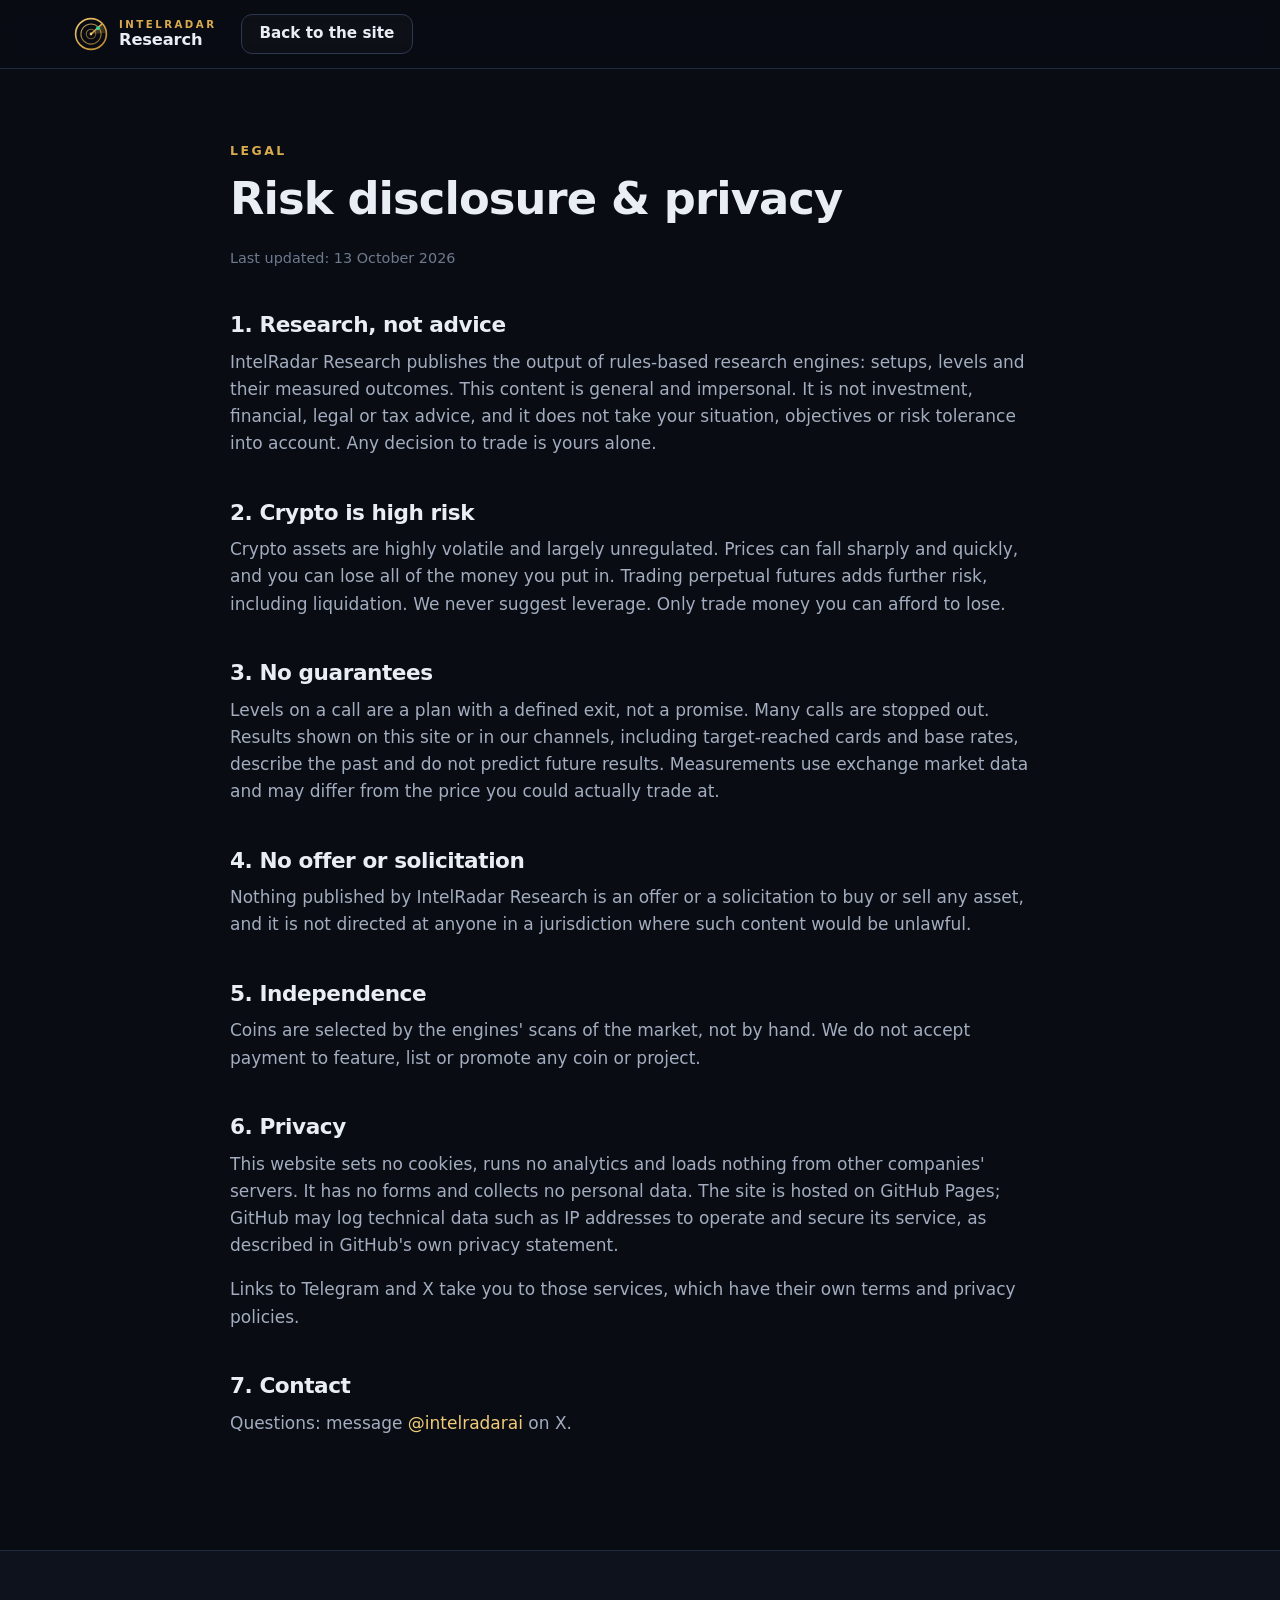
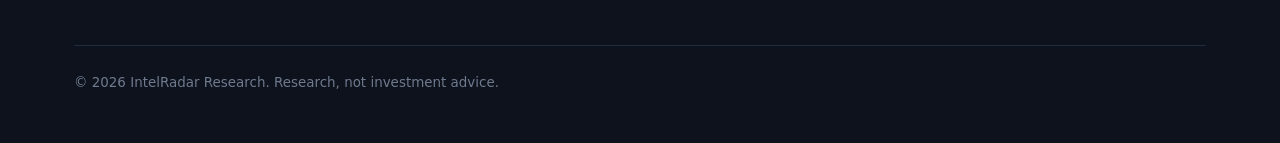
==== legal.html @ 94f06ca5 "IntelRadar Research website: research-first landing page, risk disclosure, real product cards Static" ====
<!doctype html>
<html lang="en">
<head>
  <meta charset="utf-8">
  <meta name="viewport" content="width=device-width, initial-scale=1">
  <meta http-equiv="Content-Security-Policy" content="default-src 'self'; img-src 'self' data:; style-src 'self'; script-src 'self'; font-src 'self'; connect-src 'none'; object-src 'none'; base-uri 'self'; form-action 'none'; upgrade-insecure-requests">
  <meta name="referrer" content="strict-origin-when-cross-origin">
  <title>Risk disclosure &amp; privacy · IntelRadar Research</title>
  <meta name="description" content="IntelRadar Research risk disclosure, terms of use and privacy notice.">
  <meta name="theme-color" content="#090c13">
  <link rel="icon" href="favicon.svg" type="image/svg+xml">
  <link rel="stylesheet" href="assets/css/site.css">
</head>
<body>
<a class="skip" href="#main">Skip to content</a>
<header class="site-header">
  <nav class="container nav" aria-label="Main">
    <a class="brand" href="index.html" aria-label="IntelRadar Research, home">
      <img src="assets/img/logo.svg" alt="" width="34" height="34">
      <span><small>IntelRadar</small>Research</span>
    </a>
    <div class="nav-cta">
      <a class="btn btn-ghost" href="index.html">Back to the site</a>
    </div>
  </nav>
</header>

<main id="main" class="container doc">
  <span class="kicker">Legal</span>
  <h1>Risk disclosure &amp; privacy</h1>
  <p class="updated">Last updated: 13 October 2026</p>

  <h2>1. Research, not advice</h2>
  <p>IntelRadar Research publishes the output of rules-based research engines: setups, levels and their measured outcomes. This content is general and impersonal. It is not investment, financial, legal or tax advice, and it does not take your situation, objectives or risk tolerance into account. Any decision to trade is yours alone.</p>

  <h2>2. Crypto is high risk</h2>
  <p>Crypto assets are highly volatile and largely unregulated. Prices can fall sharply and quickly, and you can lose all of the money you put in. Trading perpetual futures adds further risk, including liquidation. We never suggest leverage. Only trade money you can afford to lose.</p>

  <h2>3. No guarantees</h2>
  <p>Levels on a call are a plan with a defined exit, not a promise. Many calls are stopped out. Results shown on this site or in our channels, including target-reached cards and base rates, describe the past and do not predict future results. Measurements use exchange market data and may differ from the price you could actually trade at.</p>

  <h2>4. No offer or solicitation</h2>
  <p>Nothing published by IntelRadar Research is an offer or a solicitation to buy or sell any asset, and it is not directed at anyone in a jurisdiction where such content would be unlawful.</p>

  <h2>5. Independence</h2>
  <p>Coins are selected by the engines' scans of the market, not by hand. We do not accept payment to feature, list or promote any coin or project.</p>

  <h2>6. Privacy</h2>
  <p>This website sets no cookies, runs no analytics and loads nothing from other companies' servers. It has no forms and collects no personal data. The site is hosted on GitHub Pages; GitHub may log technical data such as IP addresses to operate and secure its service, as described in GitHub's own privacy statement.</p>
  <p>Links to Telegram and X take you to those services, which have their own terms and privacy policies.</p>

  <h2>7. Contact</h2>
  <p>Questions: message <a href="https://x.com/intelradarai" target="_blank" rel="noopener noreferrer">@intelradarai</a> on X.</p>
</main>

<footer class="site-footer">
  <div class="container">
    <div class="disclaimer">
      <p>© <span id="year">2026</span> IntelRadar Research. Research, not investment advice.</p>
    </div>
  </div>
</footer>
<script src="assets/js/site.js" defer></script>
</body>
</html>
---- assets/css/site.css ----
/* IntelRadar Research — site styles. No external fonts, no frameworks, no trackers. */

:root {
  --bg: #090c13;
  --bg-2: #0d121c;
  --surface: #121927;
  --surface-2: #172033;
  --line: #222c40;
  --line-2: #2c3852;
  --text: #e9edf4;
  --muted: #a3adbf;
  --faint: #6f7a8e;
  --gold: #d9ab4f;
  --gold-2: #f2cb78;
  --gold-ink: #1a1306;
  --green: #2fd39a;
  --red: #ff5f7e;
  --blue: #6ea8ff;
  --radius: 16px;
  --radius-sm: 10px;
  --maxw: 1180px;
  --shadow: 0 30px 80px -30px rgba(0, 0, 0, .75);
  --font: ui-sans-serif, system-ui, -apple-system, "Segoe UI", Roboto, "Helvetica Neue", Arial, sans-serif;
  --mono: ui-monospace, "SFMono-Regular", "Cascadia Mono", Consolas, "Liberation Mono", monospace;
  color-scheme: dark;
}

*, *::before, *::after { box-sizing: border-box; }
html { scroll-behavior: smooth; -webkit-text-size-adjust: 100%; }
@media (prefers-reduced-motion: reduce) { html { scroll-behavior: auto; } *, *::before, *::after { transition: none !important; animation: none !important; } }

body {
  margin: 0;
  font-family: var(--font);
  font-size: 17px;
  line-height: 1.6;
  color: var(--text);
  background: var(--bg);
  overflow-x: hidden;
}
img { max-width: 100%; height: auto; display: block; }
a { color: var(--gold-2); text-decoration: none; }
a:hover { text-decoration: underline; text-underline-offset: 3px; }
:focus-visible { outline: 2px solid var(--gold-2); outline-offset: 3px; border-radius: 6px; }
h1, h2, h3 { line-height: 1.15; letter-spacing: -.02em; margin: 0 0 .5em; }
h1 { font-size: clamp(2.3rem, 5.4vw, 4.1rem); font-weight: 800; }
h2 { font-size: clamp(1.8rem, 3.4vw, 2.6rem); font-weight: 750; }
h3 { font-size: 1.18rem; font-weight: 700; letter-spacing: -.01em; }
p { margin: 0 0 1em; }
.mono { font-family: var(--mono); font-size: .92em; }
.sprite { position: absolute; width: 0; height: 0; overflow: hidden; }
.skip { position: absolute; left: -999px; top: 8px; background: var(--gold); color: var(--gold-ink); padding: 8px 14px; border-radius: 8px; z-index: 100; }
.skip:focus { left: 16px; }

.container { width: 100%; max-width: var(--maxw); margin: 0 auto; padding: 0 24px; }
@media (max-width: 640px) { .container { padding: 0 16px; } body { font-size: 16px; } }

/* ── header ─────────────────────────────────────────────────────────────── */
.site-header {
  position: sticky; top: 0; z-index: 50;
  background: rgba(9, 12, 19, .82);
  backdrop-filter: saturate(140%) blur(14px);
  -webkit-backdrop-filter: saturate(140%) blur(14px);
  border-bottom: 1px solid var(--line);
}
.nav { display: flex; align-items: center; gap: 24px; height: 68px; }
.brand { display: flex; align-items: center; gap: 11px; color: var(--text); font-weight: 750; letter-spacing: -.01em; }
.brand:hover { text-decoration: none; }
.brand img { width: 34px; height: 34px; }
.brand small { display: block; font-size: .64rem; font-weight: 650; letter-spacing: .24em; color: var(--gold); text-transform: uppercase; line-height: 1.2; }
.brand span { line-height: 1.15; font-size: 1.02rem; }
.nav-links { display: flex; gap: 22px; margin-left: auto; list-style: none; padding: 0; margin-top: 0; margin-bottom: 0; }
.nav-links a { color: var(--muted); font-size: .93rem; font-weight: 550; }
.nav-links a:hover { color: var(--text); text-decoration: none; }
.nav-cta { display: flex; gap: 10px; }
.menu-btn { display: none; margin-left: auto; background: none; border: 1px solid var(--line-2); color: var(--text); border-radius: 10px; width: 44px; height: 40px; cursor: pointer; }
.menu-btn svg { width: 20px; height: 20px; }
@media (max-width: 980px) {
  .nav-links, .nav-cta { display: none; }
  .menu-btn { display: inline-grid; place-items: center; }
  .nav.open { flex-wrap: wrap; height: auto; padding: 14px 0 18px; }
  .nav.open .nav-links { display: flex; flex-direction: column; gap: 4px; width: 100%; order: 3; margin: 10px 0 0; }
  .nav.open .nav-links a { display: block; padding: 10px 4px; font-size: 1rem; border-bottom: 1px solid var(--line); }
  .nav.open .nav-cta { display: flex; width: 100%; order: 4; margin-top: 12px; }
  .nav.open .nav-cta .btn { flex: 1; justify-content: center; }
}

/* ── buttons ────────────────────────────────────────────────────────────── */
.btn {
  display: inline-flex; align-items: center; gap: 9px;
  padding: 11px 18px; border-radius: 11px;
  font-weight: 650; font-size: .95rem; line-height: 1;
  border: 1px solid transparent; cursor: pointer; white-space: nowrap;
  transition: transform .15s ease, background-color .15s ease, border-color .15s ease;
}
.btn:hover { text-decoration: none; transform: translateY(-1px); }
.btn svg { width: 17px; height: 17px; flex: none; }
.btn-primary { background: linear-gradient(180deg, var(--gold-2), var(--gold)); color: var(--gold-ink); }
.btn-primary:hover { background: linear-gradient(180deg, #f6d78f, #e2b65c); }
.btn-ghost { border-color: var(--line-2); color: var(--text); background: rgba(255, 255, 255, .02); }
.btn-ghost:hover { border-color: var(--gold); }
.btn-lg { padding: 15px 22px; font-size: 1.02rem; border-radius: 13px; }

/* ── hero ───────────────────────────────────────────────────────────────── */
.hero { position: relative; padding: 76px 0 56px; overflow: hidden; }
.hero::before {
  content: ""; position: absolute; inset: -30% -10% auto auto; width: 820px; height: 820px;
  background: radial-gradient(closest-side, rgba(217, 171, 79, .16), transparent 70%);
  pointer-events: none;
}
.hero::after {
  content: ""; position: absolute; inset: 0;
  background-image: linear-gradient(var(--line) 1px, transparent 1px), linear-gradient(90deg, var(--line) 1px, transparent 1px);
  background-size: 56px 56px; opacity: .22;
  mask-image: radial-gradient(ellipse at 30% 20%, #000 10%, transparent 65%);
  -webkit-mask-image: radial-gradient(ellipse at 30% 20%, #000 10%, transparent 65%);
  pointer-events: none;
}
.hero-grid { position: relative; z-index: 1; display: grid; grid-template-columns: 1.02fr 1fr; gap: 56px; align-items: center; }
@media (max-width: 980px) { .hero-grid { grid-template-columns: 1fr; gap: 40px; } .hero { padding: 48px 0 40px; } }
.eyebrow { display: inline-flex; align-items: center; gap: 10px; color: var(--gold-2); font-size: .78rem; font-weight: 700; letter-spacing: .2em; text-transform: uppercase; margin-bottom: 18px; }
.eyebrow::before { content: ""; width: 26px; height: 1px; background: var(--gold); }
.hero h1 .accent { background: linear-gradient(90deg, var(--gold-2), var(--gold)); -webkit-background-clip: text; background-clip: text; color: transparent; }
.lead { font-size: 1.16rem; color: var(--muted); max-width: 34em; }
.hero-actions { display: flex; flex-wrap: wrap; gap: 12px; margin: 28px 0 30px; }
.nots { display: flex; flex-wrap: wrap; gap: 8px 10px; list-style: none; padding: 0; margin: 0; }
.nots li { display: inline-flex; align-items: center; gap: 7px; font-size: .86rem; color: var(--muted); border: 1px solid var(--line); background: rgba(255, 255, 255, .02); border-radius: 999px; padding: 6px 12px 6px 9px; }
.nots svg { width: 15px; height: 15px; color: var(--red); flex: none; }

.frame { position: relative; border-radius: var(--radius); padding: 10px; background: linear-gradient(180deg, var(--surface-2), var(--surface)); border: 1px solid var(--line-2); box-shadow: var(--shadow); }
.frame img { border-radius: 10px; }
.frame-bar { display: flex; align-items: center; gap: 6px; padding: 2px 4px 10px; }
.frame-bar i { width: 9px; height: 9px; border-radius: 50%; background: var(--line-2); }
.frame-bar span { margin-left: 8px; font-size: .74rem; color: var(--faint); letter-spacing: .04em; }
.frame-tag { margin: 12px 4px 2px; font-size: .86rem; color: var(--muted); }
.frame-tag b { color: var(--green); font-weight: 650; }

/* ── stats strip ────────────────────────────────────────────────────────── */
.facts { border-top: 1px solid var(--line); border-bottom: 1px solid var(--line); background: var(--bg-2); }
.facts-grid { display: grid; grid-template-columns: repeat(4, 1fr); }
.fact { padding: 26px 22px; border-left: 1px solid var(--line); }
.fact:first-child { border-left: 0; }
.fact strong { display: block; font-size: 1.7rem; font-weight: 800; letter-spacing: -.02em; color: var(--text); }
.fact span { color: var(--muted); font-size: .9rem; }
@media (max-width: 820px) { .facts-grid { grid-template-columns: 1fr 1fr; } .fact:nth-child(3) { border-left: 0; } .fact { border-top: 1px solid var(--line); } .fact:nth-child(-n+2) { border-top: 0; } }

/* ── sections ───────────────────────────────────────────────────────────── */
.section { padding: 96px 0; }
.section.alt { background: var(--bg-2); border-top: 1px solid var(--line); border-bottom: 1px solid var(--line); }
@media (max-width: 640px) { .section { padding: 64px 0; } }
.section-head { max-width: 760px; margin-bottom: 44px; }
.section-head p { color: var(--muted); font-size: 1.08rem; }
.kicker { color: var(--gold); font-size: .78rem; font-weight: 750; letter-spacing: .2em; text-transform: uppercase; margin-bottom: 12px; display: block; }

/* compare */
.compare { border: 1px solid var(--line); border-radius: var(--radius); overflow: hidden; }
.compare-row { display: grid; grid-template-columns: 1fr 1fr; }
.compare-row > div { padding: 18px 22px; display: flex; gap: 12px; align-items: flex-start; border-top: 1px solid var(--line); }
.compare-row > div + div { border-left: 1px solid var(--line); background: rgba(47, 211, 154, .035); }
.compare-head > div { border-top: 0; font-size: .78rem; letter-spacing: .16em; text-transform: uppercase; font-weight: 750; color: var(--faint); background: var(--surface); }
.compare-head > div + div { color: var(--gold-2); background: var(--surface); }
.compare svg { width: 18px; height: 18px; flex: none; margin-top: 3px; }
.compare .bad svg { color: var(--red); }
.compare .good svg { color: var(--green); }
.compare .bad { color: var(--muted); }
@media (max-width: 720px) {
  .compare-row { grid-template-columns: 1fr; }
  .compare-row > div + div { border-left: 0; border-top: 1px dashed var(--line); }
  .compare-head { display: none; }
  .compare-row > div:first-child { border-top: 1px solid var(--line-2); }
}

/* cards */
.grid-3 { display: grid; grid-template-columns: repeat(3, 1fr); gap: 18px; }
.grid-2 { display: grid; grid-template-columns: repeat(2, 1fr); gap: 18px; }
@media (max-width: 980px) { .grid-3 { grid-template-columns: 1fr 1fr; } }
@media (max-width: 680px) { .grid-3, .grid-2 { grid-template-columns: 1fr; } }
.card { background: var(--surface); border: 1px solid var(--line); border-radius: var(--radius); padding: 26px; position: relative; }
.card p { color: var(--muted); margin-bottom: 0; font-size: .97rem; }
.card .tag { display: inline-block; font-size: .72rem; font-weight: 700; letter-spacing: .14em; text-transform: uppercase; color: var(--gold-2); border: 1px solid rgba(217, 171, 79, .35); background: rgba(217, 171, 79, .07); border-radius: 999px; padding: 4px 10px; margin-bottom: 14px; }
.card .icon { width: 42px; height: 42px; border-radius: 11px; display: grid; place-items: center; background: rgba(217, 171, 79, .1); border: 1px solid rgba(217, 171, 79, .28); color: var(--gold-2); margin-bottom: 16px; }
.card .icon svg { width: 22px; height: 22px; }
.card ul { margin: 14px 0 0; padding: 0; list-style: none; }
.card ul li { position: relative; padding-left: 20px; color: var(--muted); font-size: .94rem; margin: 6px 0; }
.card ul li::before { content: ""; position: absolute; left: 2px; top: .62em; width: 7px; height: 7px; border-radius: 2px; background: var(--gold); }

/* steps */
.steps { display: grid; grid-template-columns: repeat(4, 1fr); gap: 18px; counter-reset: step; }
@media (max-width: 980px) { .steps { grid-template-columns: 1fr 1fr; } }
@media (max-width: 600px) { .steps { grid-template-columns: 1fr; } }
.step { counter-increment: step; background: var(--surface); border: 1px solid var(--line); border-radius: var(--radius); padding: 24px; }
.step::before { content: "0" counter(step); display: block; font-family: var(--mono); font-weight: 700; color: var(--gold); font-size: .9rem; letter-spacing: .1em; margin-bottom: 14px; }
.step p { color: var(--muted); margin: 0; font-size: .95rem; }
.schedule { margin-top: 26px; display: flex; flex-wrap: wrap; align-items: center; gap: 10px; color: var(--muted); font-size: .92rem; }
.schedule .slot { font-family: var(--mono); color: var(--text); background: var(--surface); border: 1px solid var(--line-2); border-radius: 8px; padding: 6px 10px; }

/* gallery */
.gallery { display: grid; grid-template-columns: 1fr 1fr; gap: 26px; }
@media (max-width: 820px) { .gallery { grid-template-columns: 1fr; } }
.shot { margin: 0; background: var(--surface); border: 1px solid var(--line); border-radius: var(--radius); overflow: hidden; display: flex; flex-direction: column; }
.shot button { all: unset; cursor: zoom-in; display: block; }
.shot button:focus-visible { outline: 2px solid var(--gold-2); outline-offset: -2px; }
.shot img { width: 100%; aspect-ratio: 16 / 9; object-fit: cover; border-bottom: 1px solid var(--line); transition: transform .3s ease; }
.shot button:hover img { transform: scale(1.012); }
.shot figcaption { padding: 18px 22px 22px; color: var(--muted); font-size: .95rem; }
.shot figcaption strong { display: block; color: var(--text); font-size: 1.04rem; margin-bottom: 4px; }
.shot-note { margin-top: 22px; color: var(--faint); font-size: .88rem; }

/* principles + research log */
.principle { display: flex; gap: 16px; padding: 22px 0; border-top: 1px solid var(--line); }
.principle:first-child { border-top: 0; padding-top: 0; }
.principle .num { font-family: var(--mono); color: var(--gold); font-weight: 700; font-size: .9rem; min-width: 30px; padding-top: 3px; }
.principle h3 { margin-bottom: 4px; }
.principle p { margin: 0; color: var(--muted); font-size: .97rem; }
.research-grid { display: grid; grid-template-columns: 1fr 1.05fr; gap: 56px; align-items: start; }
@media (max-width: 980px) { .research-grid { grid-template-columns: 1fr; gap: 44px; } }
.rejected { display: grid; gap: 14px; }
.reject { background: var(--surface); border: 1px solid var(--line); border-left: 3px solid var(--red); border-radius: var(--radius-sm); padding: 20px 22px; }
.reject .verdict { display: inline-flex; align-items: center; gap: 6px; font-family: var(--mono); font-size: .74rem; font-weight: 700; letter-spacing: .12em; color: var(--red); margin-bottom: 8px; }
.reject h3 { font-size: 1.05rem; margin-bottom: 6px; }
.reject p { margin: 0; color: var(--muted); font-size: .93rem; }
.rejected-head { font-size: .78rem; font-weight: 750; letter-spacing: .2em; text-transform: uppercase; color: var(--faint); margin: 0 0 4px; }

/* tiers */
.tiers { display: grid; grid-template-columns: 1fr 1fr; gap: 22px; align-items: stretch; }
@media (max-width: 820px) { .tiers { grid-template-columns: 1fr; } }
.tier { background: var(--surface); border: 1px solid var(--line); border-radius: 20px; padding: 32px; display: flex; flex-direction: column; }
.tier.pro { background: linear-gradient(180deg, rgba(217, 171, 79, .09), var(--surface) 55%); border-color: rgba(217, 171, 79, .45); }
.tier-top { display: flex; align-items: center; justify-content: space-between; gap: 12px; margin-bottom: 6px; }
.tier h3 { font-size: 1.5rem; margin: 0; }
.status { font-size: .74rem; font-weight: 750; letter-spacing: .14em; text-transform: uppercase; border-radius: 999px; padding: 5px 11px; }
.status.live { color: var(--green); background: rgba(47, 211, 154, .1); border: 1px solid rgba(47, 211, 154, .35); }
.status.soon { color: var(--gold-2); background: rgba(217, 171, 79, .1); border: 1px solid rgba(217, 171, 79, .4); }
.tier .price { color: var(--muted); margin-bottom: 20px; }
.tier ul { list-style: none; padding: 0; margin: 0 0 26px; flex: 1; }
.tier li { display: flex; gap: 11px; padding: 9px 0; border-top: 1px solid var(--line); color: var(--text); font-size: .97rem; }
.tier li:first-child { border-top: 0; }
.tier li svg { width: 18px; height: 18px; flex: none; margin-top: 3px; color: var(--green); }
.tier.pro li svg { color: var(--gold-2); }
.tier .fine { color: var(--faint); font-size: .86rem; margin: 14px 0 0; }
.tier .btn { justify-content: center; white-space: normal; text-align: center; line-height: 1.25; }
.tiers > *, .grid-3 > *, .grid-2 > *, .gallery > *, .steps > *, .hero-grid > *, .research-grid > * { min-width: 0; }
@media (max-width: 480px) {
  .tier { padding: 24px 20px; }
  .card, .step { padding: 22px 18px; }
  .btn-lg { padding: 14px 16px; white-space: normal; text-align: center; line-height: 1.25; }
  .hero-actions .btn { width: 100%; justify-content: center; }
  .cta-band .actions .btn { flex: 1 1 100%; justify-content: center; }
  .compare-row > div { padding: 16px; }
  .faq details p { padding-right: 0; }
}

/* never */
.never { display: grid; grid-template-columns: repeat(5, 1fr); gap: 14px; list-style: none; padding: 0; margin: 0; }
@media (max-width: 980px) { .never { grid-template-columns: 1fr 1fr; } }
@media (max-width: 520px) { .never { grid-template-columns: 1fr; } }
.never li { background: var(--surface); border: 1px solid var(--line); border-radius: var(--radius-sm); padding: 18px; font-size: .95rem; color: var(--muted); display: flex; gap: 10px; }
.never svg { width: 18px; height: 18px; color: var(--red); flex: none; margin-top: 3px; }
.never b { color: var(--text); font-weight: 650; }

/* faq */
.faq { max-width: 860px; }
.faq details { border-top: 1px solid var(--line); }
.faq details:last-child { border-bottom: 1px solid var(--line); }
.faq summary { list-style: none; cursor: pointer; padding: 22px 40px 22px 0; font-weight: 650; font-size: 1.06rem; position: relative; }
.faq summary::-webkit-details-marker { display: none; }
.faq summary::after { content: "+"; position: absolute; right: 6px; top: 18px; font-size: 1.5rem; color: var(--gold); font-weight: 400; transition: transform .2s ease; }
.faq details[open] summary::after { transform: rotate(45deg); }
.faq details p { color: var(--muted); padding-right: 40px; margin: -4px 0 22px; }

/* cta band */
.cta-band { position: relative; overflow: hidden; border-radius: 24px; padding: 56px; background: radial-gradient(120% 140% at 0% 0%, rgba(217, 171, 79, .2), transparent 55%), var(--surface); border: 1px solid var(--line-2); display: grid; grid-template-columns: 1.3fr auto; gap: 30px; align-items: center; }
.cta-band h2 { margin-bottom: 10px; }
.cta-band p { color: var(--muted); margin: 0; }
.cta-band .actions { display: flex; flex-wrap: wrap; gap: 12px; }
@media (max-width: 820px) { .cta-band { grid-template-columns: 1fr; padding: 34px 24px; } }

/* footer */
.site-footer { border-top: 1px solid var(--line); padding: 54px 0 40px; background: var(--bg-2); }
.footer-grid { display: grid; grid-template-columns: 1.4fr 1fr 1fr; gap: 36px; }
@media (max-width: 760px) { .footer-grid { grid-template-columns: 1fr; } }
.site-footer h4 { font-size: .78rem; letter-spacing: .18em; text-transform: uppercase; color: var(--faint); margin: 0 0 14px; }
.site-footer ul { list-style: none; padding: 0; margin: 0; }
.site-footer li { margin: 8px 0; }
.site-footer li a { color: var(--muted); }
.site-footer li a:hover { color: var(--text); }
.site-footer .about { color: var(--muted); font-size: .94rem; max-width: 30em; margin-top: 14px; }
.disclaimer { margin-top: 40px; padding-top: 26px; border-top: 1px solid var(--line); color: var(--faint); font-size: .84rem; line-height: 1.65; }
.disclaimer p { margin: 0 0 .7em; }

/* lightbox */
.lightbox { border: 0; padding: 0; background: transparent; max-width: min(1600px, 96vw); width: 100%; }
.lightbox::backdrop { background: rgba(4, 6, 10, .88); backdrop-filter: blur(4px); }
.lightbox img { width: 100%; border-radius: 12px; box-shadow: var(--shadow); }
.lightbox .close { position: absolute; top: 10px; right: 10px; width: 42px; height: 42px; border-radius: 50%; border: 1px solid var(--line-2); background: rgba(9, 12, 19, .85); color: var(--text); font-size: 1.4rem; line-height: 1; cursor: pointer; }
.lightbox p { color: var(--muted); text-align: center; margin: 12px 0 0; font-size: .92rem; }

/* legal / 404 pages */
.doc { max-width: 820px; padding: 72px 0 96px; }
.doc h1 { font-size: clamp(2rem, 4vw, 2.8rem); }
.doc h2 { font-size: 1.35rem; margin-top: 2em; }
.doc p, .doc li { color: var(--muted); }
.doc .updated { color: var(--faint); font-size: .9rem; }
.center-page { min-height: 70vh; display: grid; place-items: center; text-align: center; padding: 60px 0; }
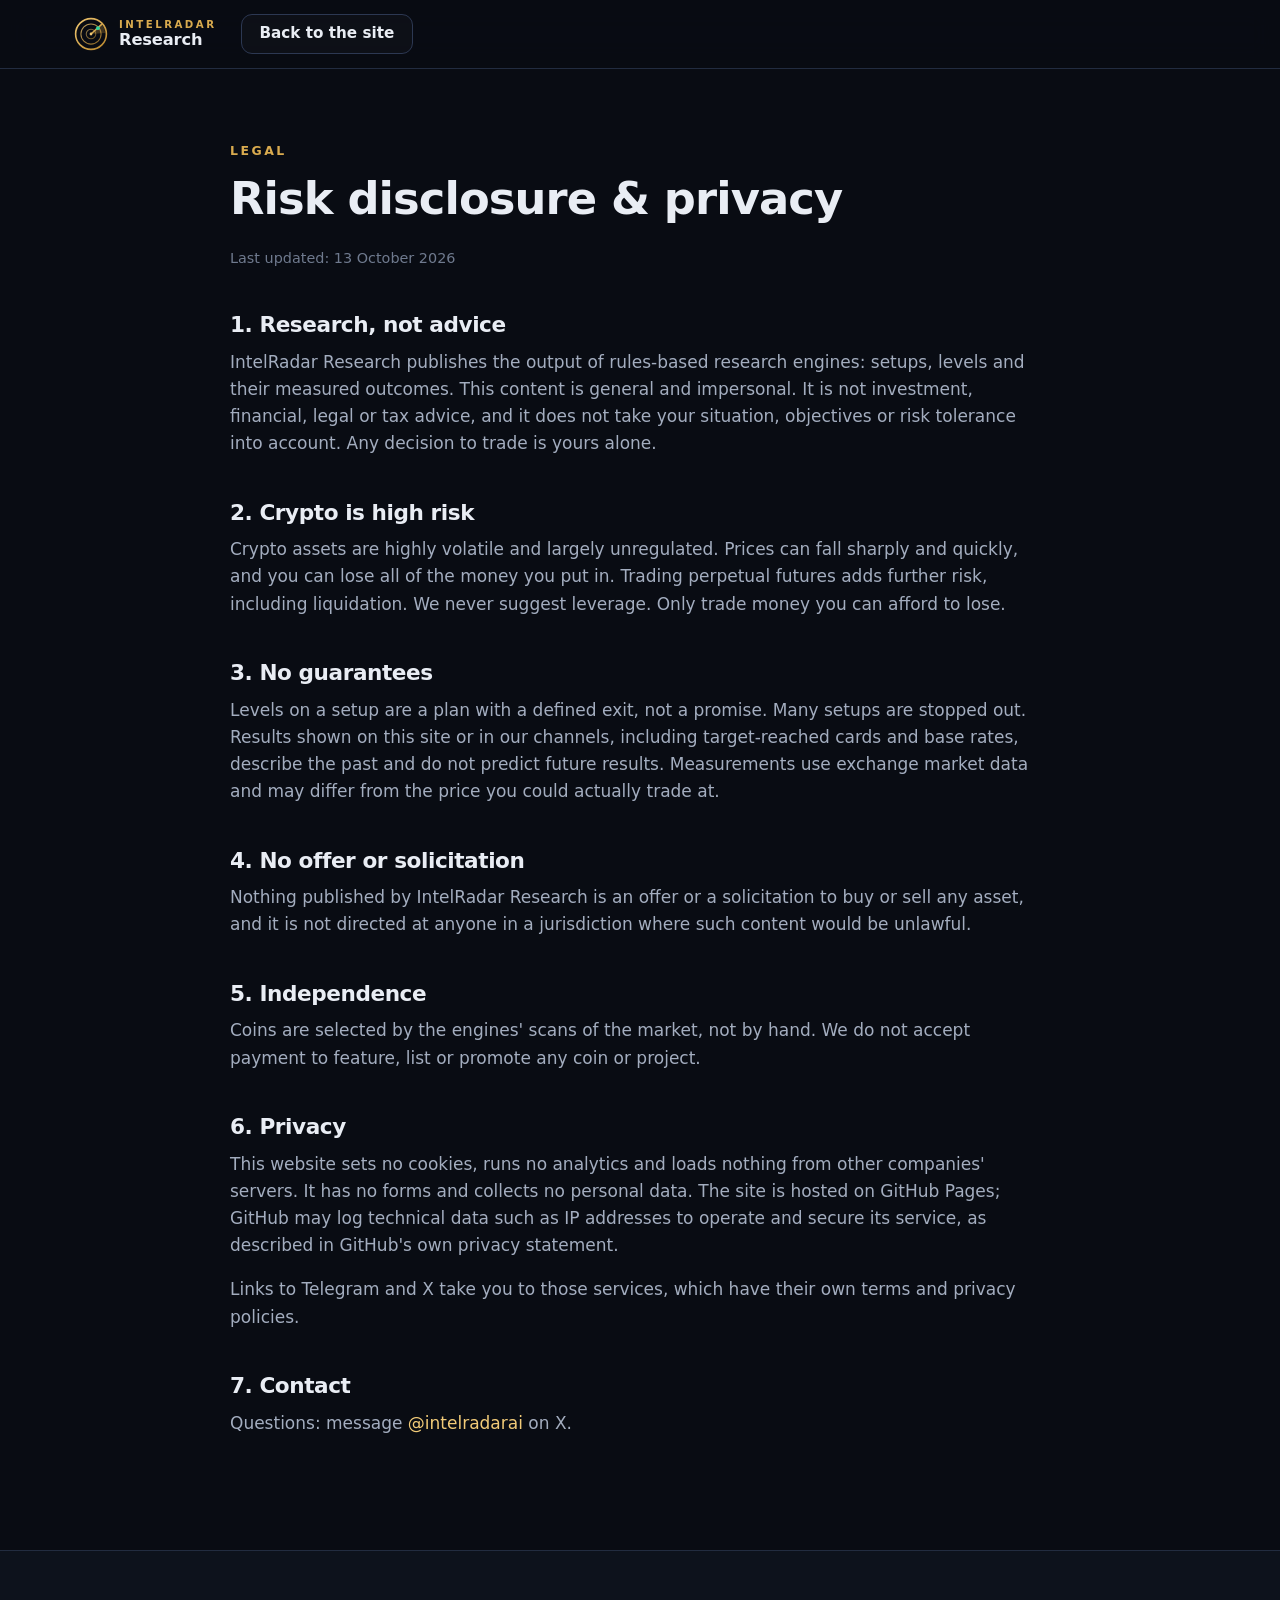
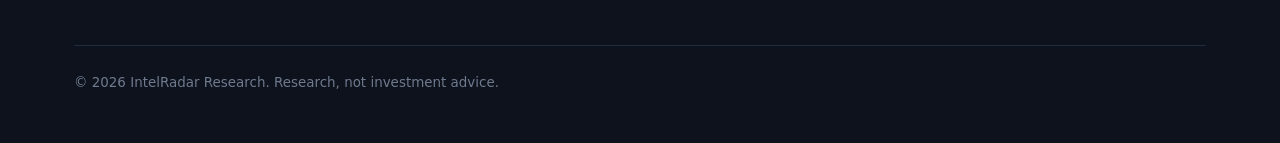
==== commit 0624e83f: "Copy: research setups, not free calls; scan-time row removed Every 'call' on the site is now a 'setu" ====
--- a/legal.html
+++ b/legal.html
@@ -37,7 +37,7 @@
   <p>Crypto assets are highly volatile and largely unregulated. Prices can fall sharply and quickly, and you can lose all of the money you put in. Trading perpetual futures adds further risk, including liquidation. We never suggest leverage. Only trade money you can afford to lose.</p>
 
   <h2>3. No guarantees</h2>
-  <p>Levels on a call are a plan with a defined exit, not a promise. Many calls are stopped out. Results shown on this site or in our channels, including target-reached cards and base rates, describe the past and do not predict future results. Measurements use exchange market data and may differ from the price you could actually trade at.</p>
+  <p>Levels on a setup are a plan with a defined exit, not a promise. Many setups are stopped out. Results shown on this site or in our channels, including target-reached cards and base rates, describe the past and do not predict future results. Measurements use exchange market data and may differ from the price you could actually trade at.</p>
 
   <h2>4. No offer or solicitation</h2>
   <p>Nothing published by IntelRadar Research is an offer or a solicitation to buy or sell any asset, and it is not directed at anyone in a jurisdiction where such content would be unlawful.</p>
--- a/assets/css/site.css
+++ b/assets/css/site.css
@@ -191,8 +191,6 @@
 .step { counter-increment: step; background: var(--surface); border: 1px solid var(--line); border-radius: var(--radius); padding: 24px; }
 .step::before { content: "0" counter(step); display: block; font-family: var(--mono); font-weight: 700; color: var(--gold); font-size: .9rem; letter-spacing: .1em; margin-bottom: 14px; }
 .step p { color: var(--muted); margin: 0; font-size: .95rem; }
-.schedule { margin-top: 26px; display: flex; flex-wrap: wrap; align-items: center; gap: 10px; color: var(--muted); font-size: .92rem; }
-.schedule .slot { font-family: var(--mono); color: var(--text); background: var(--surface); border: 1px solid var(--line-2); border-radius: 8px; padding: 6px 10px; }
 
 /* gallery */
 .gallery { display: grid; grid-template-columns: 1fr 1fr; gap: 26px; }
@@ -206,20 +204,16 @@
 .shot figcaption strong { display: block; color: var(--text); font-size: 1.04rem; margin-bottom: 4px; }
 .shot-note { margin-top: 22px; color: var(--faint); font-size: .88rem; }
 
-/* principles + research log */
-.principle { display: flex; gap: 16px; padding: 22px 0; border-top: 1px solid var(--line); }
-.principle:first-child { border-top: 0; padding-top: 0; }
-.principle .num { font-family: var(--mono); color: var(--gold); font-weight: 700; font-size: .9rem; min-width: 30px; padding-top: 3px; }
-.principle h3 { margin-bottom: 4px; }
-.principle p { margin: 0; color: var(--muted); font-size: .97rem; }
-.research-grid { display: grid; grid-template-columns: 1fr 1.05fr; gap: 56px; align-items: start; }
-@media (max-width: 980px) { .research-grid { grid-template-columns: 1fr; gap: 44px; } }
-.rejected { display: grid; gap: 14px; }
-.reject { background: var(--surface); border: 1px solid var(--line); border-left: 3px solid var(--red); border-radius: var(--radius-sm); padding: 20px 22px; }
-.reject .verdict { display: inline-flex; align-items: center; gap: 6px; font-family: var(--mono); font-size: .74rem; font-weight: 700; letter-spacing: .12em; color: var(--red); margin-bottom: 8px; }
-.reject h3 { font-size: 1.05rem; margin-bottom: 6px; }
-.reject p { margin: 0; color: var(--muted); font-size: .93rem; }
-.rejected-head { font-size: .78rem; font-weight: 750; letter-spacing: .2em; text-transform: uppercase; color: var(--faint); margin: 0 0 4px; }
+/* research standards */
+.standards { display: grid; grid-template-columns: repeat(3, 1fr); gap: 18px; }
+@media (max-width: 980px) { .standards { grid-template-columns: 1fr 1fr; } }
+@media (max-width: 600px) { .standards { grid-template-columns: 1fr; } }
+.standards > * { min-width: 0; }
+.principle { display: flex; gap: 16px; background: var(--surface); border: 1px solid var(--line); border-top: 2px solid rgba(217, 171, 79, .55); border-radius: var(--radius); padding: 24px; }
+.principle .num { font-family: var(--mono); color: var(--gold); font-weight: 700; font-size: .9rem; min-width: 26px; padding-top: 3px; }
+.principle h3 { margin-bottom: 6px; }
+.principle p { margin: 0; color: var(--muted); font-size: .96rem; }
+@media (max-width: 480px) { .principle { padding: 22px 18px; } }
 
 /* tiers */
 .tiers { display: grid; grid-template-columns: 1fr 1fr; gap: 22px; align-items: stretch; }
@@ -239,7 +233,7 @@
 .tier.pro li svg { color: var(--gold-2); }
 .tier .fine { color: var(--faint); font-size: .86rem; margin: 14px 0 0; }
 .tier .btn { justify-content: center; white-space: normal; text-align: center; line-height: 1.25; }
-.tiers > *, .grid-3 > *, .grid-2 > *, .gallery > *, .steps > *, .hero-grid > *, .research-grid > * { min-width: 0; }
+.tiers > *, .grid-3 > *, .grid-2 > *, .gallery > *, .steps > *, .hero-grid > * { min-width: 0; }
 @media (max-width: 480px) {
   .tier { padding: 24px 20px; }
   .card, .step { padding: 22px 18px; }
